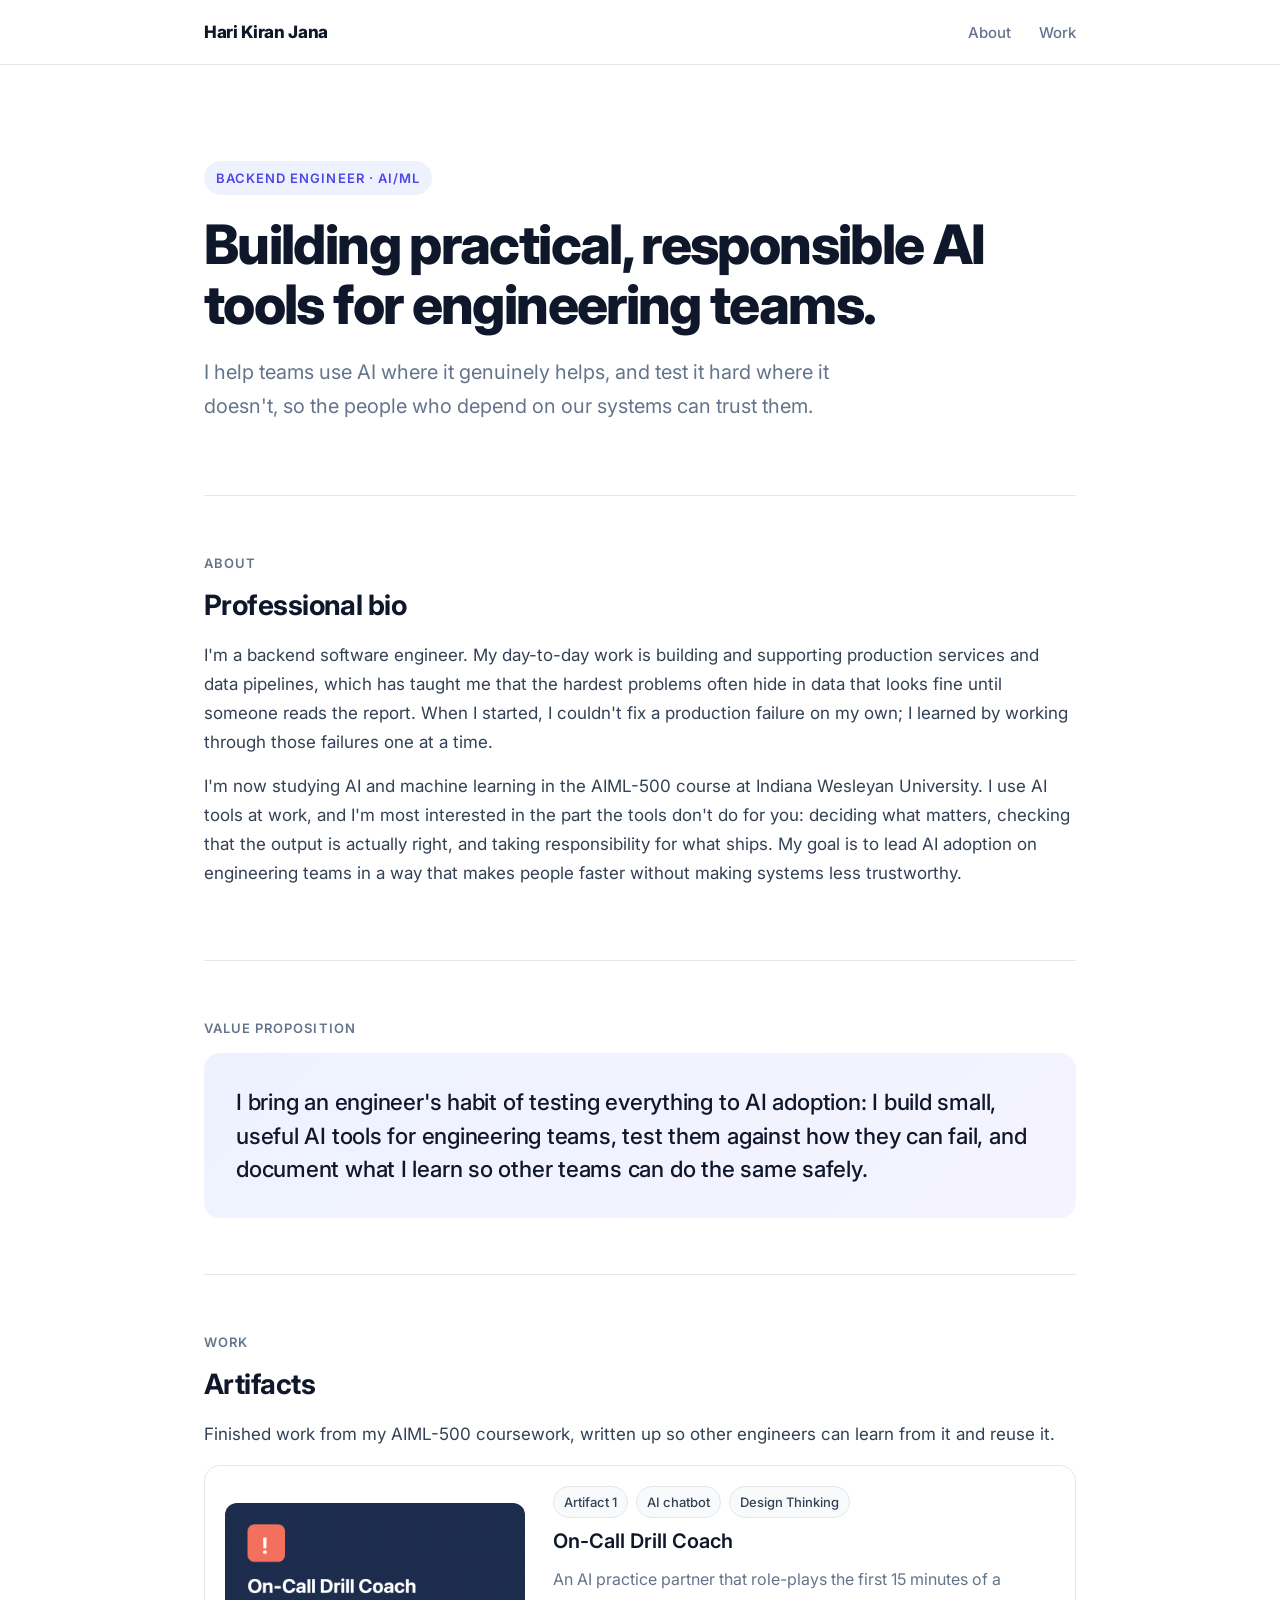
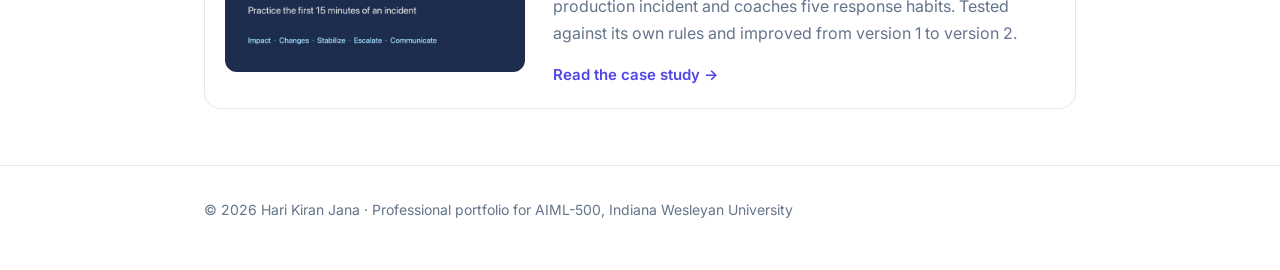
==== index.html @ ce69d9ff "Add AIML-500 portfolio with Artifact 1: On-Call Drill Coach" ====
<!doctype html>
<html lang="en">
<head>
<meta charset="utf-8">
<meta name="viewport" content="width=device-width, initial-scale=1">
<title>Hari Kiran Jana | Portfolio</title>
<meta name="description" content="Backend engineer building practical, responsible AI tools. AIML-500 professional portfolio.">
<link rel="stylesheet" href="style.css">
</head>
<body>
<header class="nav">
  <div class="wrap">
    <a class="logo" href="./">Hari Kiran Jana</a>
    <nav><a href="#about">About</a><a href="#artifacts">Work</a></nav>
  </div>
</header>

<main class="wrap">
  <div class="hero">
    <span class="eyebrow">Backend engineer · AI/ML</span>
    <h1>Building practical, responsible AI tools for engineering teams.</h1>
    <p class="lead">I help teams use AI where it genuinely helps, and test it hard where it doesn't, so the people who depend on our systems can trust them.</p>
  </div>

  <section id="about">
    <p class="label">About</p>
    <h2>Professional bio</h2>
    <p>I'm a backend software engineer. My day-to-day work is building and supporting production services and data pipelines, which has taught me that the hardest problems often hide in data that looks fine until someone reads the report. When I started, I couldn't fix a production failure on my own; I learned by working through those failures one at a time.</p>
    <p>I'm now studying AI and machine learning in the AIML-500 course at Indiana Wesleyan University. I use AI tools at work, and I'm most interested in the part the tools don't do for you: deciding what matters, checking that the output is actually right, and taking responsibility for what ships. My goal is to lead AI adoption on engineering teams in a way that makes people faster without making systems less trustworthy.</p>
  </section>

  <section>
    <p class="label">Value proposition</p>
    <p class="vp">I bring an engineer's habit of testing everything to AI adoption: I build small, useful AI tools for engineering teams, test them against how they can fail, and document what I learn so other teams can do the same safely.</p>
  </section>

  <section id="artifacts">
    <p class="label">Work</p>
    <h2>Artifacts</h2>
    <p>Finished work from my AIML-500 coursework, written up so other engineers can learn from it and reuse it.</p>
    <a class="card" href="artifacts/on-call-drill-coach.html">
      <img src="assets/drill-coach/banner.png" alt="On-Call Drill Coach banner">
      <div>
        <ul class="chips"><li>Artifact 1</li><li>AI chatbot</li><li>Design Thinking</li></ul>
        <h3>On-Call Drill Coach</h3>
        <p>An AI practice partner that role-plays the first 15 minutes of a production incident and coaches five response habits. Tested against its own rules and improved from version 1 to version 2.</p>
        <span class="more">Read the case study →</span>
      </div>
    </a>
  </section>
</main>

<footer>
  <div class="wrap">© 2026 Hari Kiran Jana · Professional portfolio for AIML-500, Indiana Wesleyan University</div>
</footer>
</body>
</html>
---- style.css ----
@import url("https://fonts.googleapis.com/css2?family=Inter:wght@400;500;600;700;800&display=swap");

:root {
  --ink: #0f172a;
  --body: #334155;
  --muted: #64748b;
  --line: #e2e8f0;
  --bg: #ffffff;
  --soft: #f8fafc;
  --accent: #4f46e5;
  --accent-soft: #eef2ff;
  --radius: 16px;
}
* { box-sizing: border-box; }
html { scroll-behavior: smooth; }
body {
  margin: 0;
  font-family: "Inter", system-ui, -apple-system, "Segoe UI", sans-serif;
  color: var(--body);
  background: var(--bg);
  line-height: 1.7;
  font-size: 17px;
  -webkit-font-smoothing: antialiased;
}
a { color: var(--accent); text-decoration: none; }
a:hover { text-decoration: underline; }
.wrap { max-width: 920px; margin: 0 auto; padding: 0 24px; }

/* Nav */
.nav {
  position: sticky; top: 0; z-index: 10;
  background: rgba(255,255,255,.85);
  backdrop-filter: saturate(180%) blur(12px);
  border-bottom: 1px solid var(--line);
}
.nav .wrap { display: flex; justify-content: space-between; align-items: center; height: 64px; }
.logo { font-weight: 800; color: var(--ink); letter-spacing: -.02em; }
.logo:hover { text-decoration: none; }
.nav nav a { color: var(--muted); font-size: 15px; font-weight: 500; margin-left: 28px; }
.nav nav a:hover { color: var(--ink); text-decoration: none; }

/* Hero */
.hero { padding: 96px 0 72px; }
.eyebrow {
  display: inline-block; font-size: 13px; font-weight: 600; letter-spacing: .08em; text-transform: uppercase;
  color: var(--accent); background: var(--accent-soft); padding: 6px 12px; border-radius: 999px; margin-bottom: 20px;
}
h1 { font-size: clamp(2.2rem, 5vw, 3.4rem); line-height: 1.1; letter-spacing: -.03em; color: var(--ink); margin: 0 0 20px; font-weight: 800; }
.lead { font-size: 1.25rem; color: var(--muted); max-width: 680px; margin: 0; }

/* Sections */
section { padding: 56px 0; border-top: 1px solid var(--line); }
.label { font-size: 13px; font-weight: 600; letter-spacing: .08em; text-transform: uppercase; color: var(--muted); margin: 0 0 14px; }
h2 { font-size: 1.75rem; letter-spacing: -.02em; color: var(--ink); margin: 0 0 18px; font-weight: 700; line-height: 1.25; }
h3 { font-size: 1.1rem; color: var(--ink); margin: 28px 0 8px; font-weight: 600; }
p { margin: 0 0 16px; }
strong { color: var(--ink); font-weight: 600; }

.vp {
  font-size: 1.4rem; line-height: 1.5; color: var(--ink); font-weight: 500; letter-spacing: -.01em;
  padding: 32px; border-radius: var(--radius);
  background: linear-gradient(135deg, var(--accent-soft), #f5f3ff);
  margin: 0;
}

/* Artifact card */
.card {
  display: grid; grid-template-columns: 300px 1fr; gap: 28px; align-items: center;
  padding: 20px; border: 1px solid var(--line); border-radius: var(--radius); color: inherit;
  transition: box-shadow .2s, transform .2s, border-color .2s;
}
.card:hover { text-decoration: none; border-color: #c7d2fe; box-shadow: 0 12px 32px -12px rgba(15,23,42,.18); transform: translateY(-2px); }
.card img { width: 100%; border-radius: 12px; display: block; }
.card h3 { margin: 6px 0 8px; font-size: 1.25rem; }
.card p { color: var(--muted); margin: 0 0 12px; font-size: 16px; }
.more { font-weight: 600; color: var(--accent); font-size: 15px; }
.chips { display: flex; flex-wrap: wrap; gap: 8px; margin: 0; padding: 0; list-style: none; }
.chips li { font-size: 13px; font-weight: 500; color: var(--body); background: var(--soft); border: 1px solid var(--line); padding: 4px 10px; border-radius: 999px; margin: 0; }

/* Artifact page */
.art-hero { padding: 64px 0 40px; }
.art-hero .lead { margin-bottom: 28px; }
.cover { margin: 0 0 8px; }
.cover img { width: 100%; border-radius: var(--radius); display: block; box-shadow: 0 20px 48px -20px rgba(15,23,42,.35); }
.actions { display: flex; flex-wrap: wrap; gap: 12px; margin: 28px 0 0; }
.btn {
  display: inline-flex; align-items: center; gap: 8px; font-weight: 600; font-size: 15px;
  padding: 12px 20px; border-radius: 10px; background: var(--ink); color: #fff;
}
.btn:hover { text-decoration: none; opacity: .9; }
.btn.ghost { background: #fff; color: var(--ink); border: 1px solid var(--line); }
figure { margin: 28px 0; }
figure img { width: 100%; display: block; border-radius: 12px; border: 1px solid var(--line); }
figcaption { font-size: 14px; color: var(--muted); margin-top: 10px; }
.grid2 { display: grid; grid-template-columns: 1fr 1fr; gap: 20px; }
ol.steps { counter-reset: s; list-style: none; padding: 0; margin: 0; }
ol.steps li { counter-increment: s; position: relative; padding: 0 0 18px 48px; margin: 0; }
ol.steps li::before {
  content: counter(s); position: absolute; left: 0; top: 0;
  width: 30px; height: 30px; border-radius: 50%; background: var(--accent-soft); color: var(--accent);
  font-weight: 700; font-size: 14px; display: grid; place-items: center;
}
ul { padding-left: 20px; }
ul li { margin-bottom: 6px; }
.table { border: 1px solid var(--line); border-radius: 12px; overflow: hidden; margin: 16px 0 8px; }
table { border-collapse: collapse; width: 100%; font-size: 15px; }
th, td { padding: 12px 16px; text-align: left; border-bottom: 1px solid var(--line); }
tr:last-child td { border-bottom: none; }
th { background: var(--soft); color: var(--ink); font-weight: 600; font-size: 14px; }
.pass { color: #047857; font-weight: 600; }
.fail { color: #b91c1c; font-weight: 600; }
.part { color: #b45309; font-weight: 600; }
.tools { display: grid; grid-template-columns: repeat(auto-fill, minmax(240px, 1fr)); gap: 14px; padding: 0; list-style: none; }
.tools li { border: 1px solid var(--line); border-radius: 12px; padding: 14px 16px; margin: 0; font-size: 15px; }
.tools li strong { display: block; margin-bottom: 2px; }
.refs li { font-size: 15px; color: var(--muted); }

footer { border-top: 1px solid var(--line); color: var(--muted); font-size: 14px; padding: 32px 0 48px; }

@media (max-width: 720px) {
  body { font-size: 16px; }
  .hero { padding: 64px 0 48px; }
  .card { grid-template-columns: 1fr; }
  .grid2 { grid-template-columns: 1fr; }
  .vp { font-size: 1.15rem; padding: 24px; }
  .nav nav a { margin-left: 18px; }
  section { padding: 44px 0; }
}
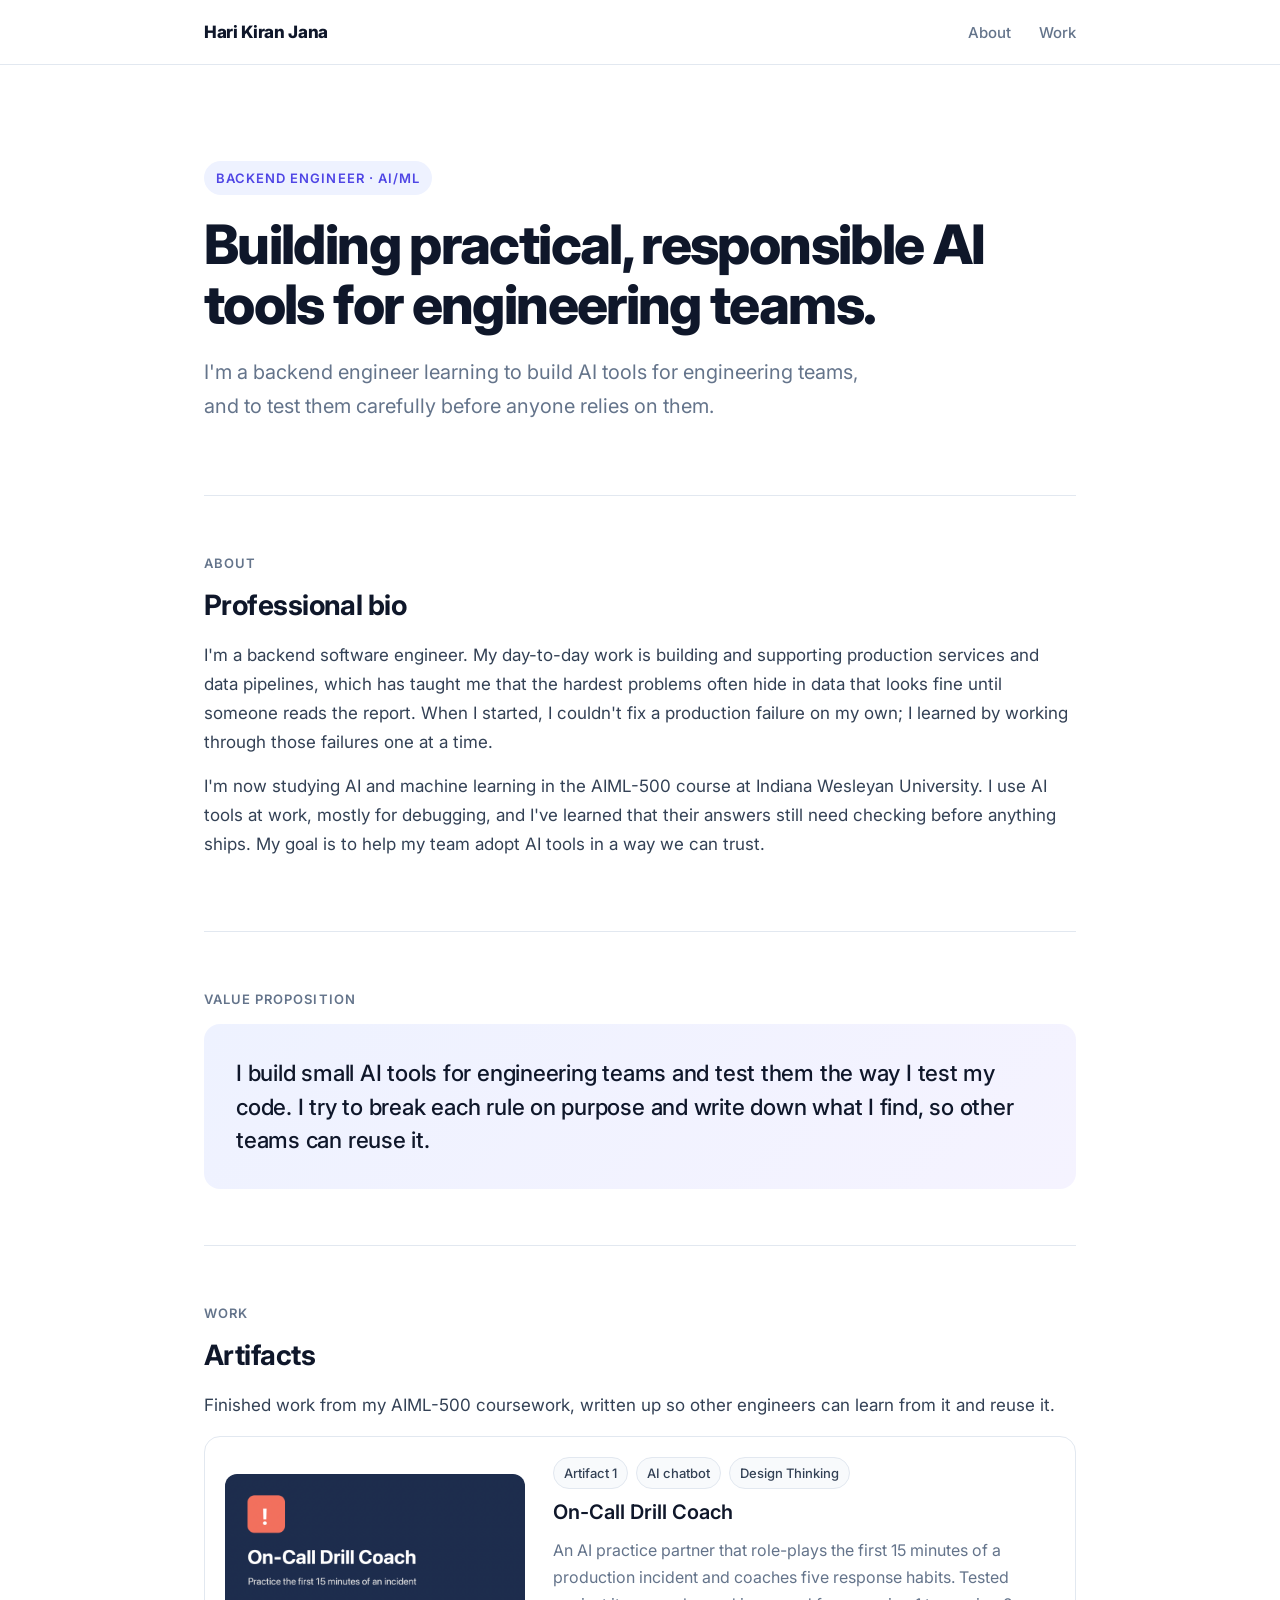
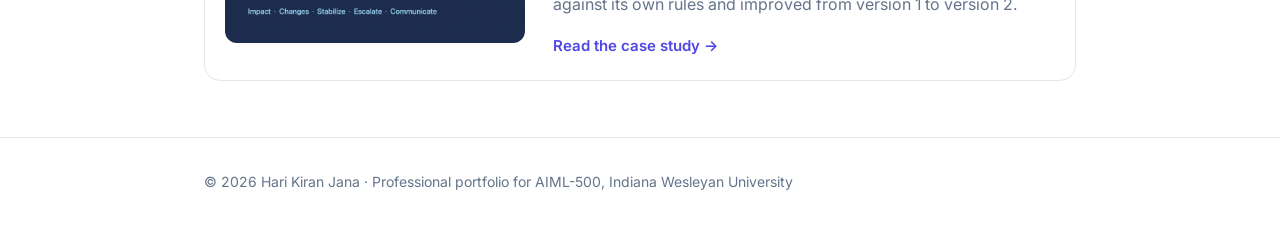
==== commit 696eb65e: "Plainer wording on home and artifact pages; update lab PDF" ====
--- a/index.html
+++ b/index.html
@@ -19,19 +19,19 @@
   <div class="hero">
     <span class="eyebrow">Backend engineer · AI/ML</span>
     <h1>Building practical, responsible AI tools for engineering teams.</h1>
-    <p class="lead">I help teams use AI where it genuinely helps, and test it hard where it doesn't, so the people who depend on our systems can trust them.</p>
+    <p class="lead">I'm a backend engineer learning to build AI tools for engineering teams, and to test them carefully before anyone relies on them.</p>
   </div>
 
   <section id="about">
     <p class="label">About</p>
     <h2>Professional bio</h2>
     <p>I'm a backend software engineer. My day-to-day work is building and supporting production services and data pipelines, which has taught me that the hardest problems often hide in data that looks fine until someone reads the report. When I started, I couldn't fix a production failure on my own; I learned by working through those failures one at a time.</p>
-    <p>I'm now studying AI and machine learning in the AIML-500 course at Indiana Wesleyan University. I use AI tools at work, and I'm most interested in the part the tools don't do for you: deciding what matters, checking that the output is actually right, and taking responsibility for what ships. My goal is to lead AI adoption on engineering teams in a way that makes people faster without making systems less trustworthy.</p>
+    <p>I'm now studying AI and machine learning in the AIML-500 course at Indiana Wesleyan University. I use AI tools at work, mostly for debugging, and I've learned that their answers still need checking before anything ships. My goal is to help my team adopt AI tools in a way we can trust.</p>
   </section>
 
   <section>
     <p class="label">Value proposition</p>
-    <p class="vp">I bring an engineer's habit of testing everything to AI adoption: I build small, useful AI tools for engineering teams, test them against how they can fail, and document what I learn so other teams can do the same safely.</p>
+    <p class="vp">I build small AI tools for engineering teams and test them the way I test my code. I try to break each rule on purpose and write down what I find, so other teams can reuse it.</p>
   </section>
 
   <section id="artifacts">
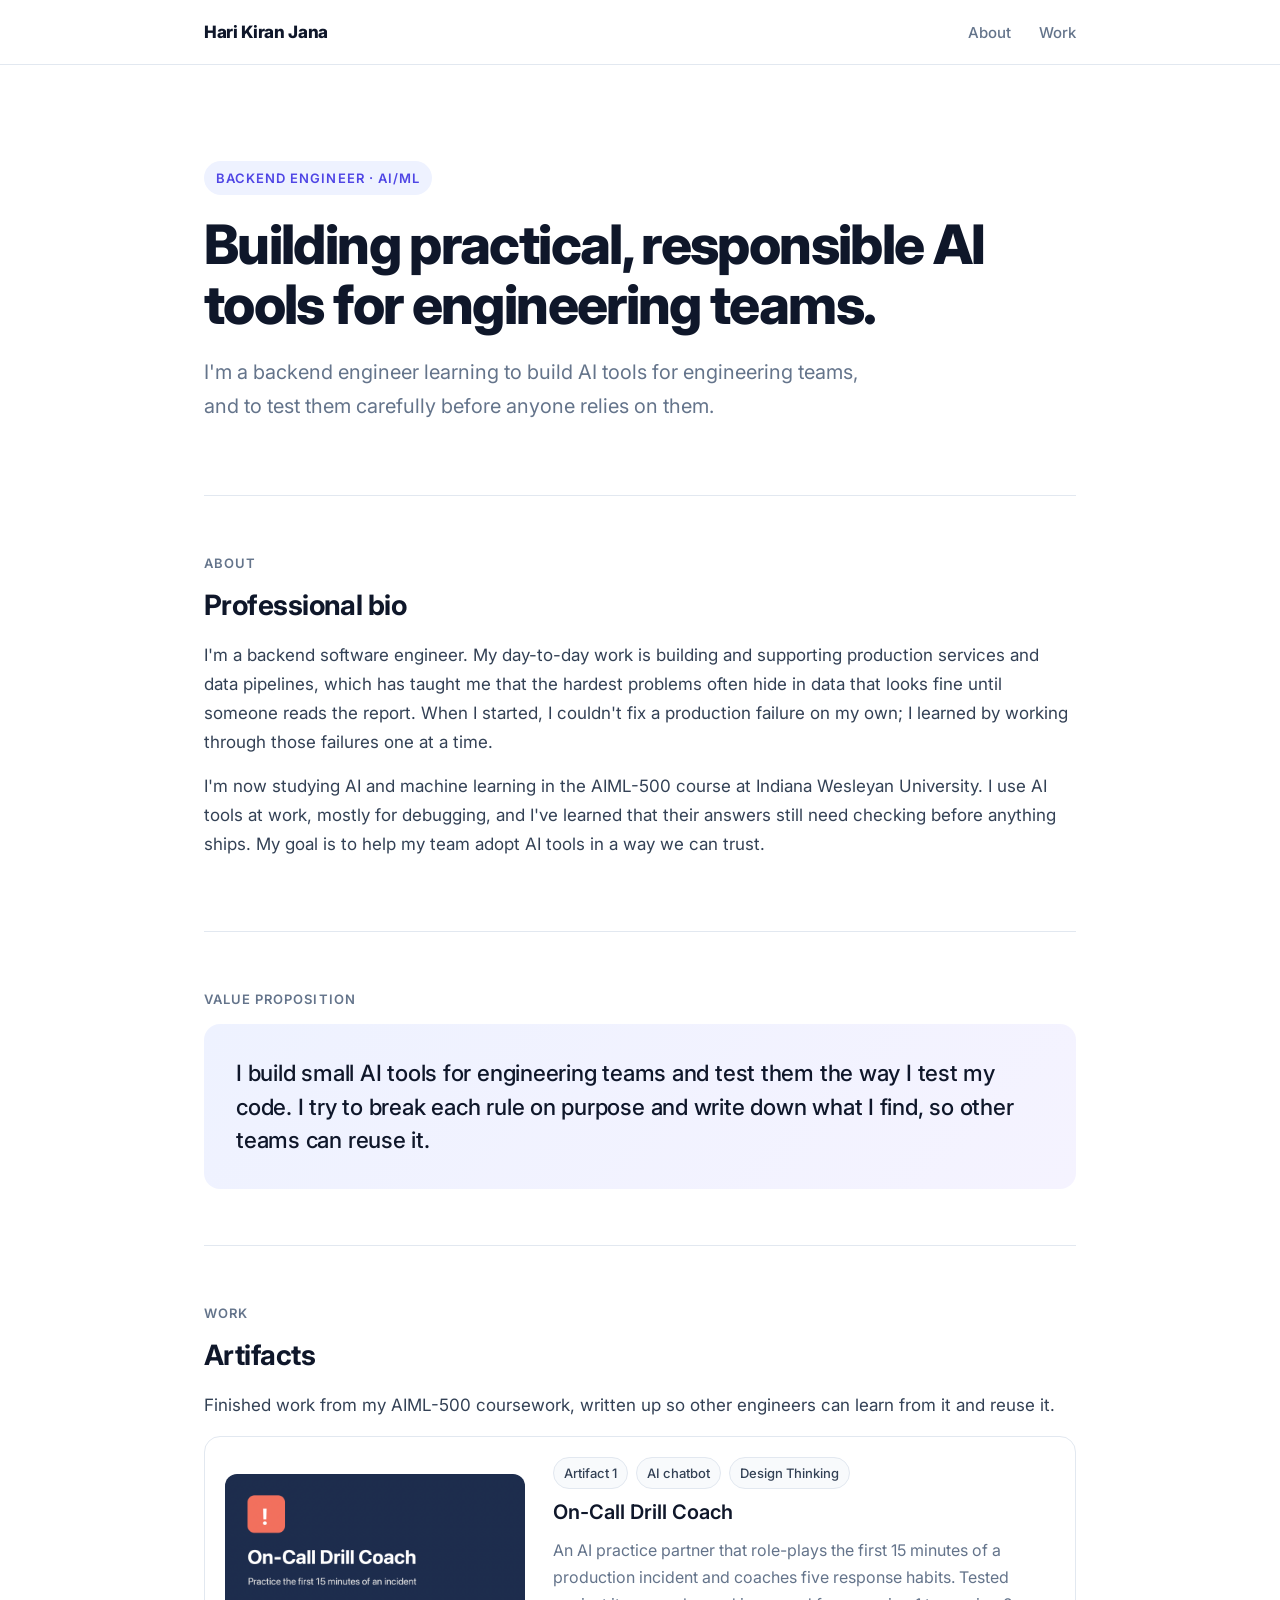
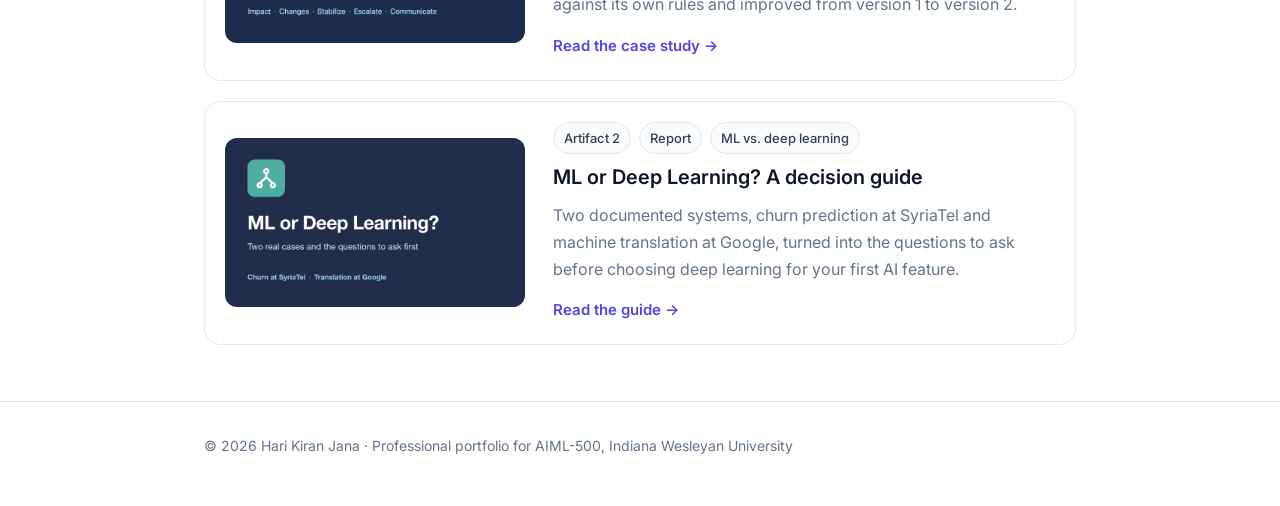
==== commit 8ede973d: "Add Artifact 2: ML or Deep Learning? decision guide" ====
--- a/index.html
+++ b/index.html
@@ -47,6 +47,15 @@
         <span class="more">Read the case study →</span>
       </div>
     </a>
+    <a class="card" href="artifacts/ml-or-deep-learning.html">
+      <img src="assets/ml-vs-dl/banner.png" alt="ML or Deep Learning? banner">
+      <div>
+        <ul class="chips"><li>Artifact 2</li><li>Report</li><li>ML vs. deep learning</li></ul>
+        <h3>ML or Deep Learning? A decision guide</h3>
+        <p>Two documented systems, churn prediction at SyriaTel and machine translation at Google, turned into the questions to ask before choosing deep learning for your first AI feature.</p>
+        <span class="more">Read the guide →</span>
+      </div>
+    </a>
   </section>
 </main>
 
--- a/style.css
+++ b/style.css
@@ -70,6 +70,7 @@
   transition: box-shadow .2s, transform .2s, border-color .2s;
 }
 .card:hover { text-decoration: none; border-color: #c7d2fe; box-shadow: 0 12px 32px -12px rgba(15,23,42,.18); transform: translateY(-2px); }
+.card + .card { margin-top: 20px; }
 .card img { width: 100%; border-radius: 12px; display: block; }
 .card h3 { margin: 6px 0 8px; font-size: 1.25rem; }
 .card p { color: var(--muted); margin: 0 0 12px; font-size: 16px; }
@@ -114,6 +115,7 @@
 .tools li { border: 1px solid var(--line); border-radius: 12px; padding: 14px 16px; margin: 0; font-size: 15px; }
 .tools li strong { display: block; margin-bottom: 2px; }
 .refs li { font-size: 15px; color: var(--muted); }
+.note { font-size: 14px; color: var(--muted); }
 
 footer { border-top: 1px solid var(--line); color: var(--muted); font-size: 14px; padding: 32px 0 48px; }
 
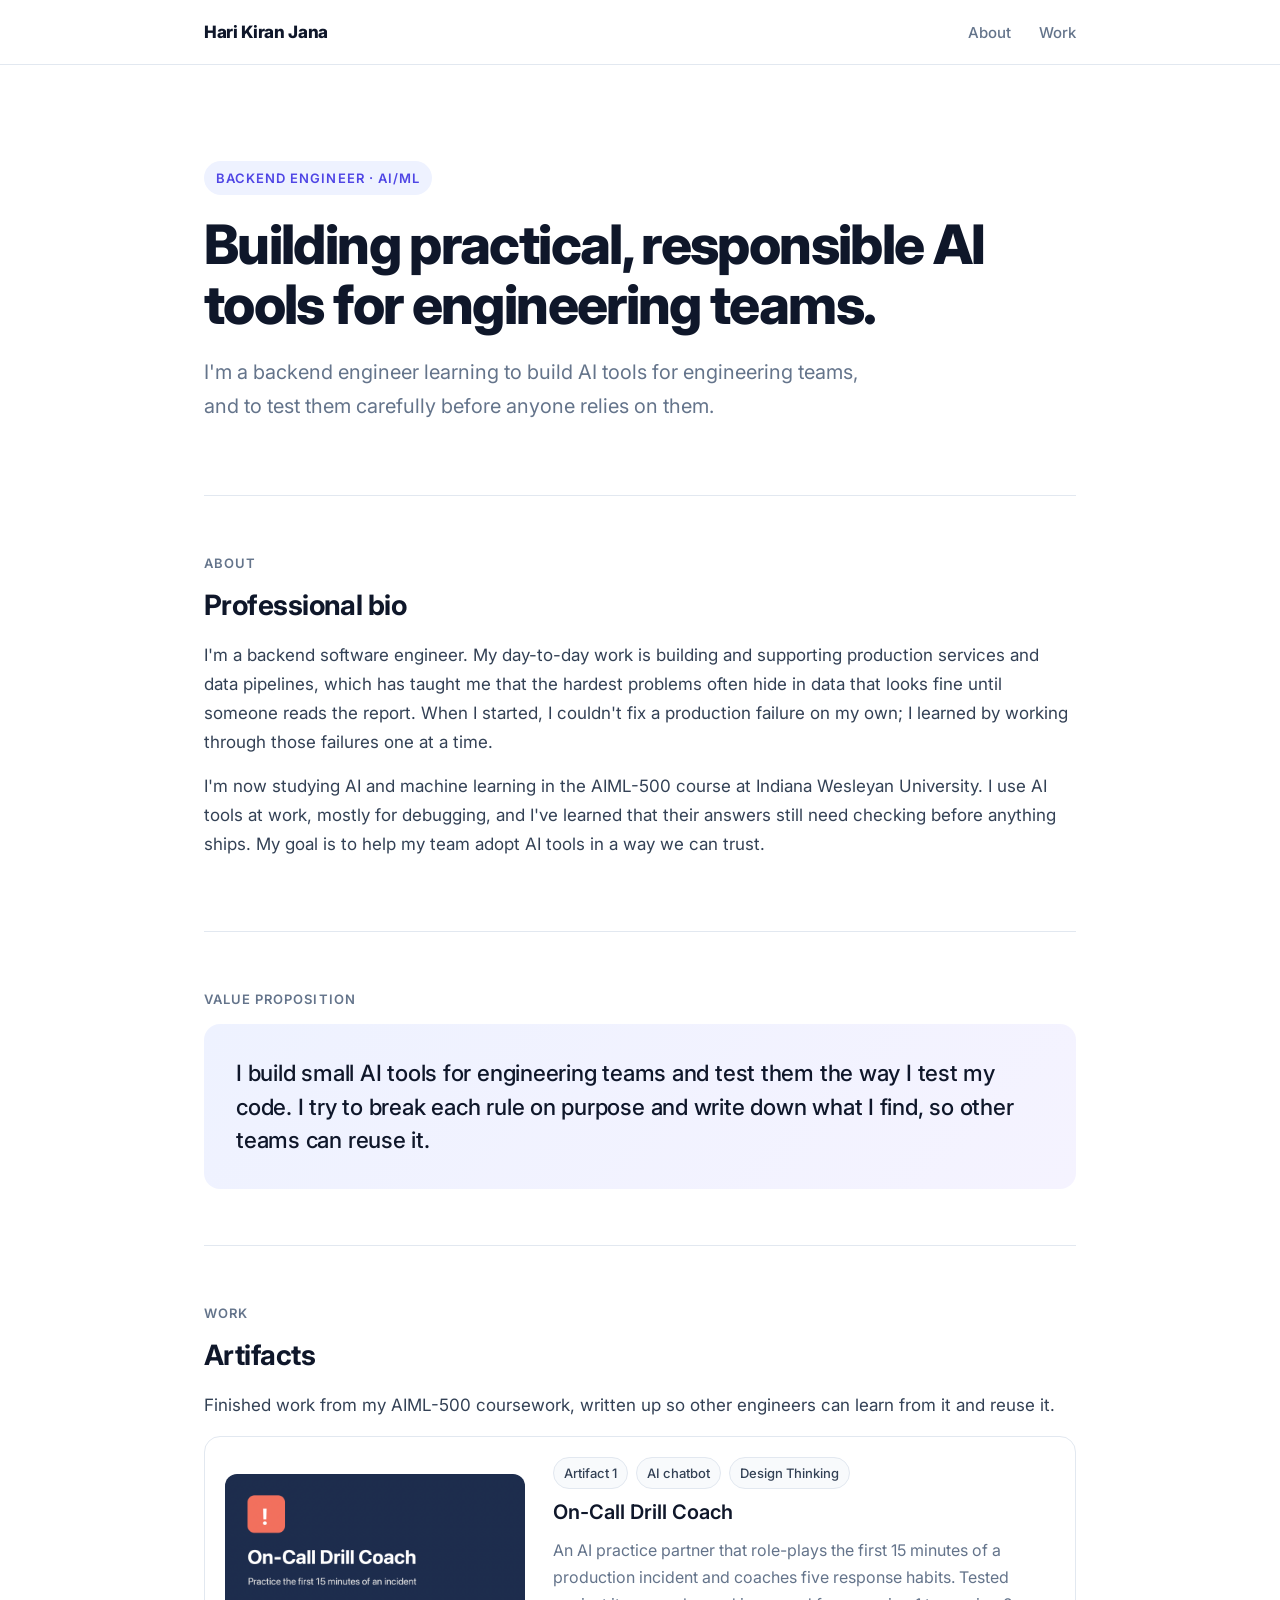
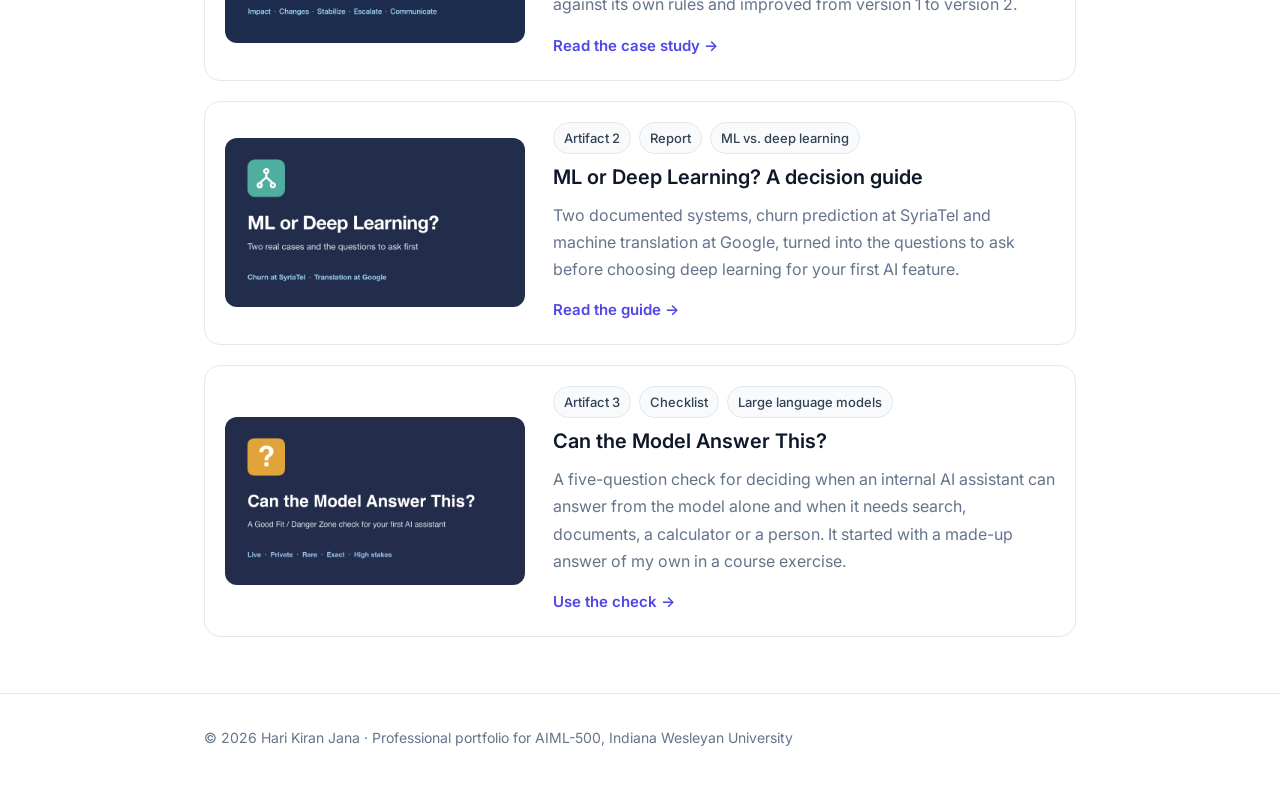
==== commit 6f3fb415: "Add Artifact 3: Can the Model Answer This? Good Fit / Danger Zone check" ====
--- a/index.html
+++ b/index.html
@@ -56,6 +56,15 @@
         <span class="more">Read the guide →</span>
       </div>
     </a>
+    <a class="card" href="artifacts/can-the-model-answer-this.html">
+      <img src="assets/llm-check/banner.png" alt="Can the Model Answer This? banner">
+      <div>
+        <ul class="chips"><li>Artifact 3</li><li>Checklist</li><li>Large language models</li></ul>
+        <h3>Can the Model Answer This?</h3>
+        <p>A five-question check for deciding when an internal AI assistant can answer from the model alone and when it needs search, documents, a calculator or a person. It started with a made-up answer of my own in a course exercise.</p>
+        <span class="more">Use the check →</span>
+      </div>
+    </a>
   </section>
 </main>
 
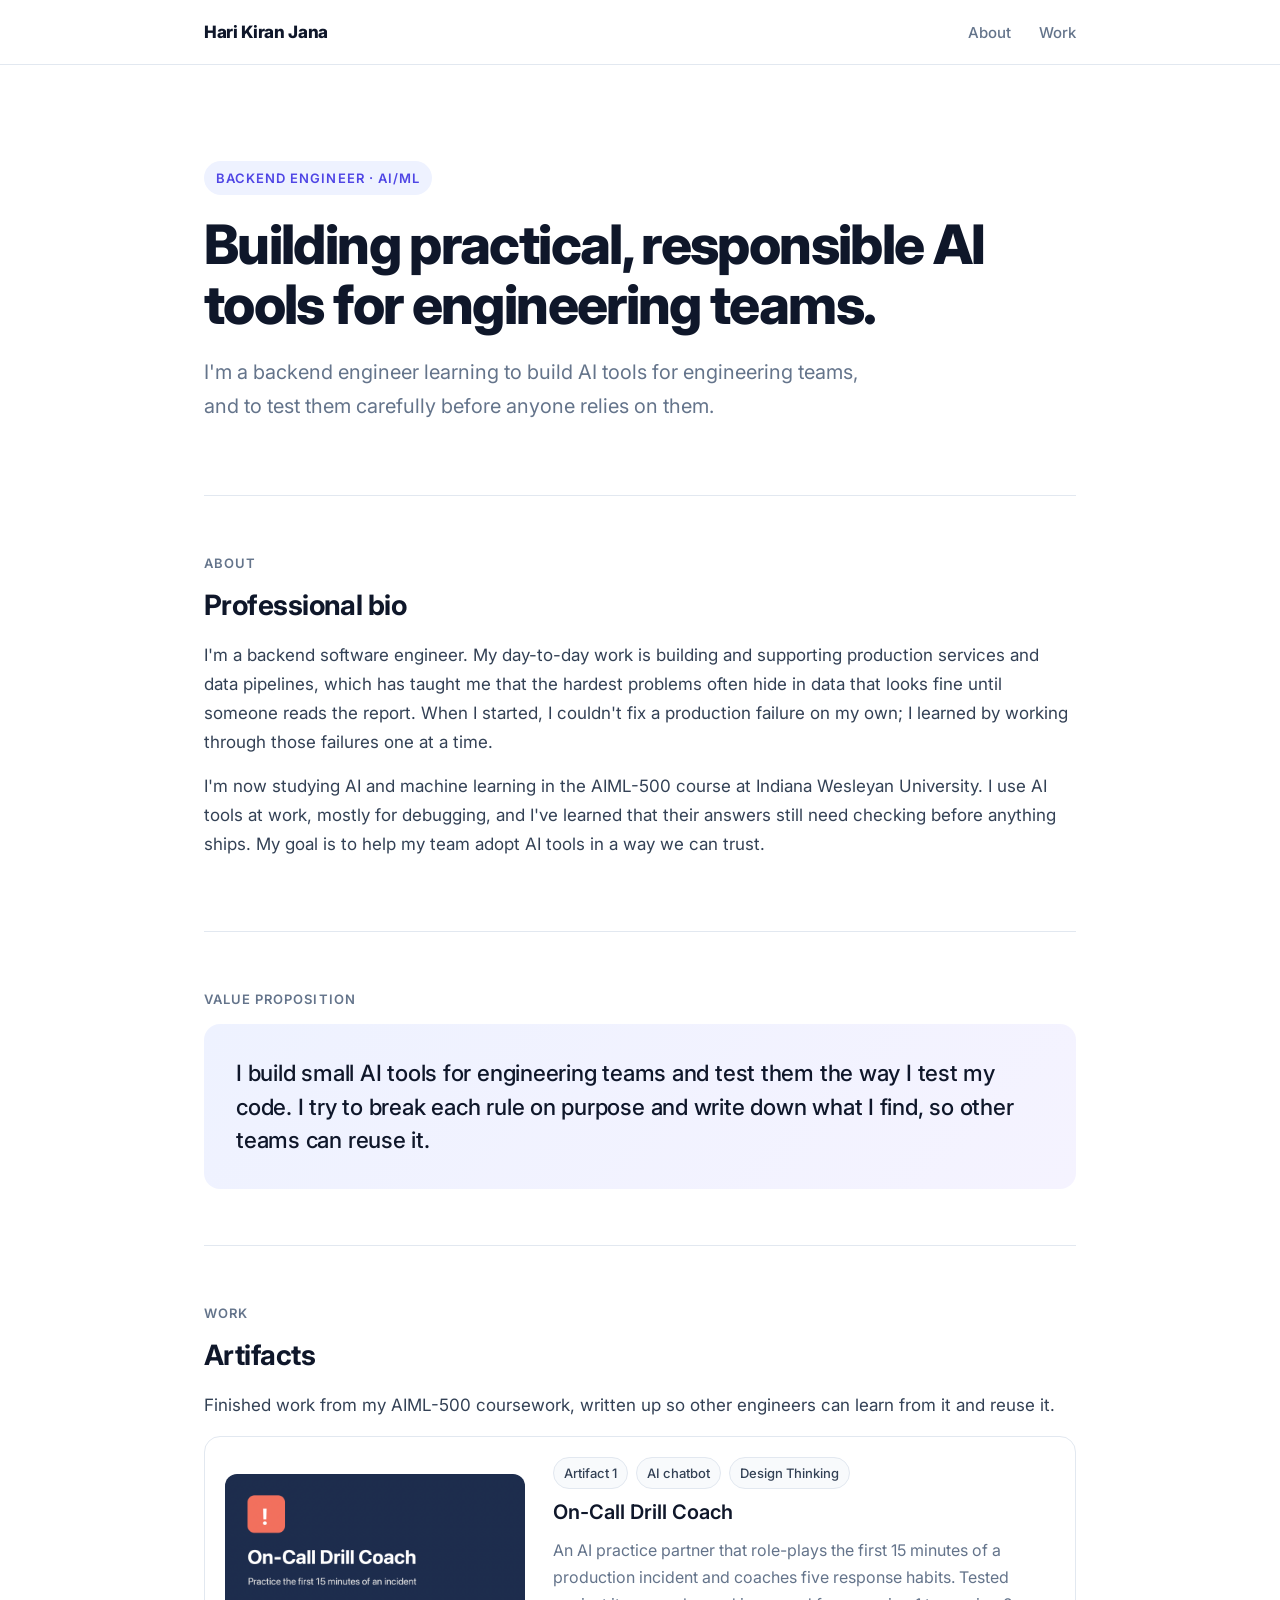
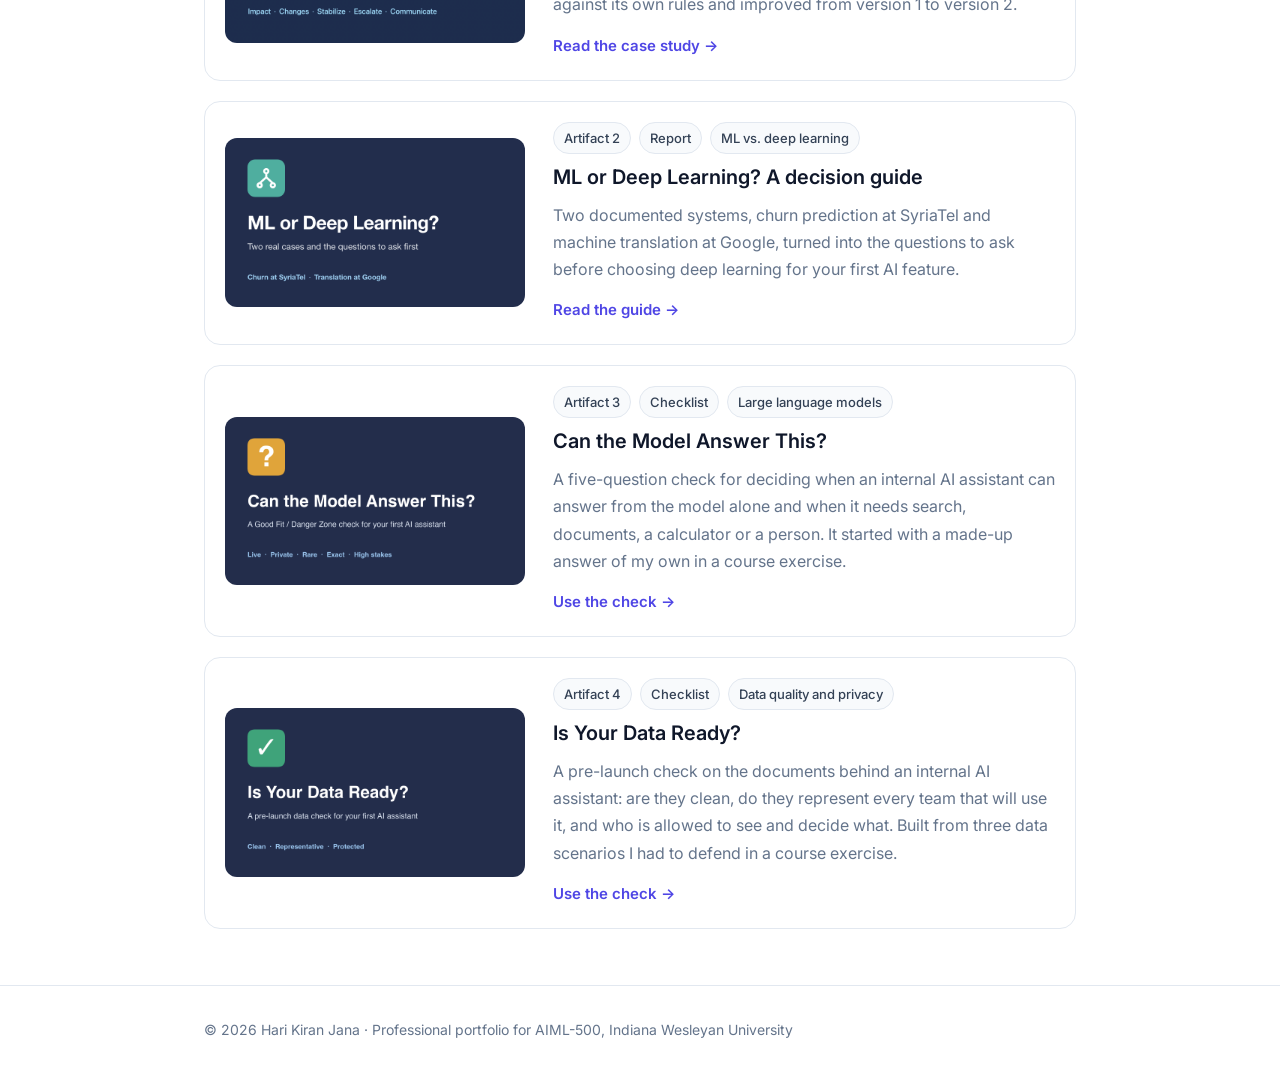
==== commit 676e4b3a: "Add Artifact 4: Is Your Data Ready? pre-launch data check" ====
--- a/index.html
+++ b/index.html
@@ -65,6 +65,15 @@
         <span class="more">Use the check →</span>
       </div>
     </a>
+    <a class="card" href="artifacts/is-your-data-ready.html">
+      <img src="assets/data-ready/banner.png" alt="Is Your Data Ready? banner">
+      <div>
+        <ul class="chips"><li>Artifact 4</li><li>Checklist</li><li>Data quality and privacy</li></ul>
+        <h3>Is Your Data Ready?</h3>
+        <p>A pre-launch check on the documents behind an internal AI assistant: are they clean, do they represent every team that will use it, and who is allowed to see and decide what. Built from three data scenarios I had to defend in a course exercise.</p>
+        <span class="more">Use the check →</span>
+      </div>
+    </a>
   </section>
 </main>
 
